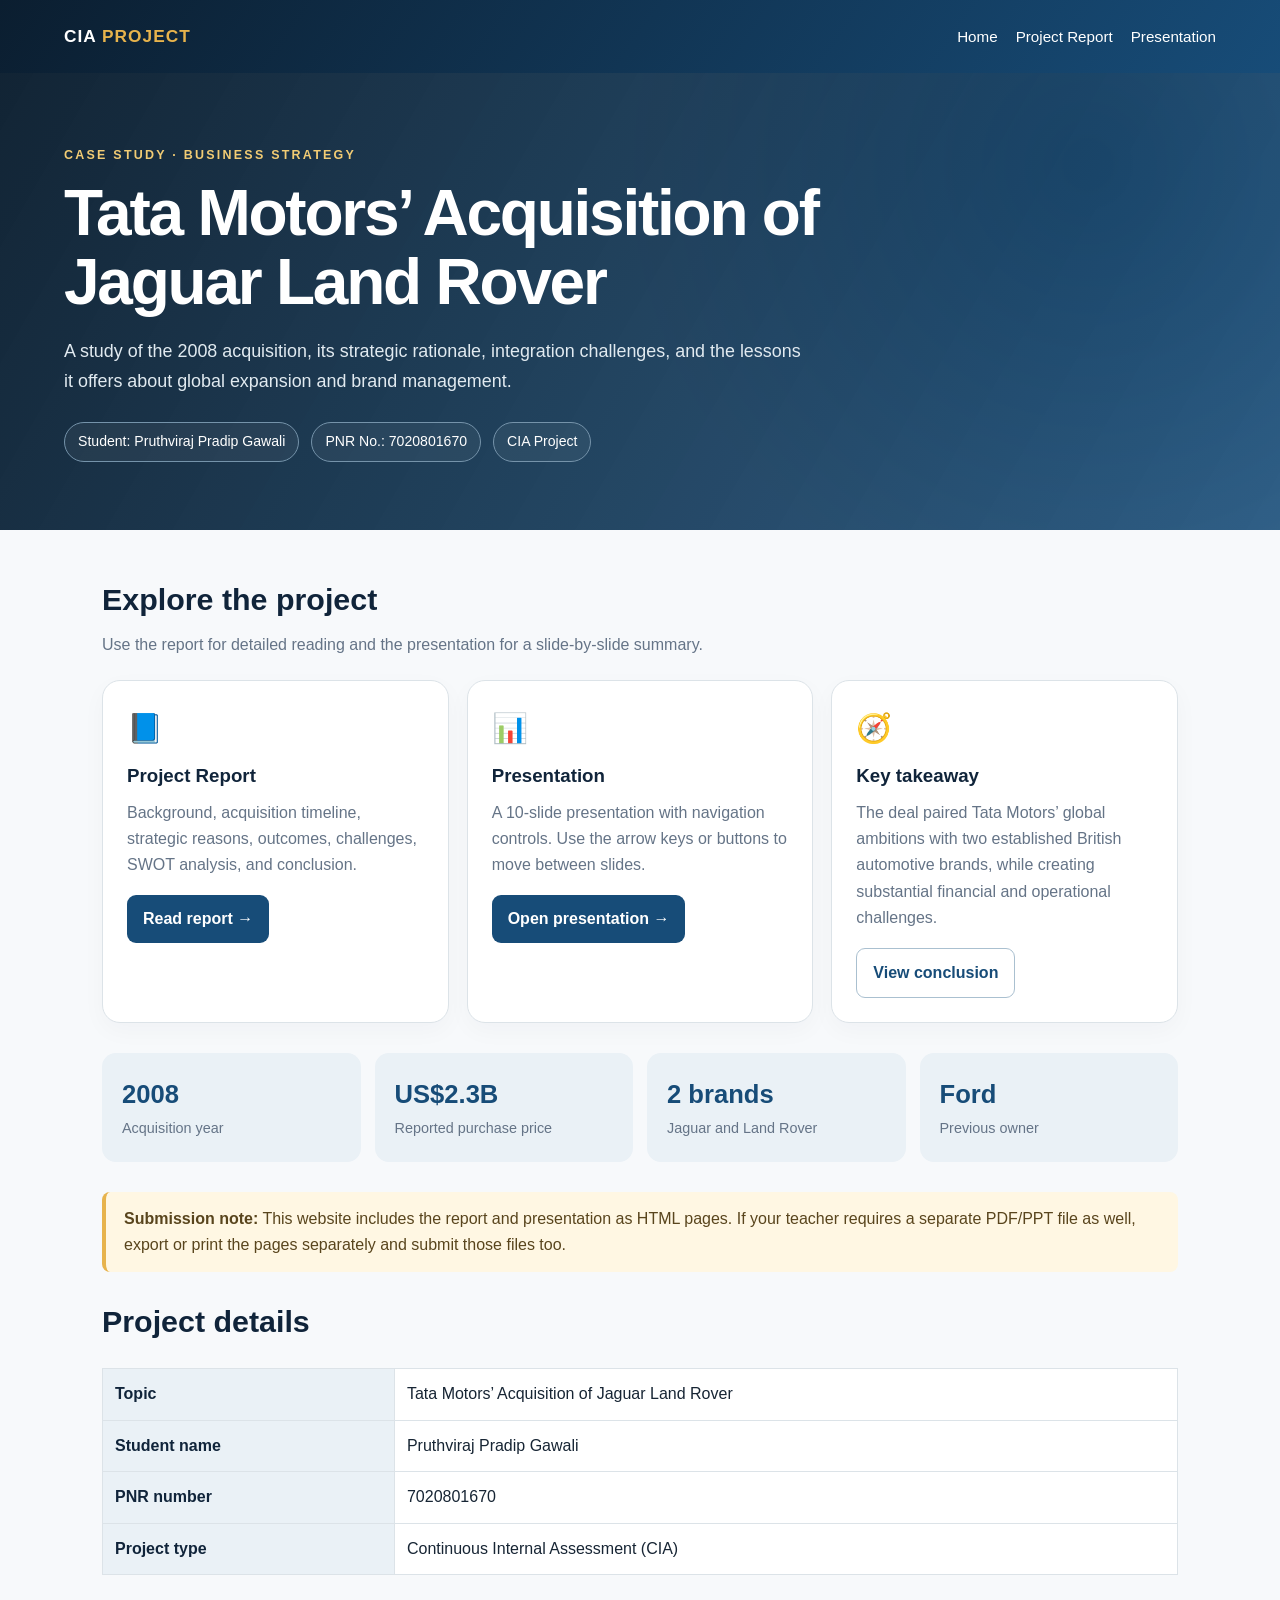
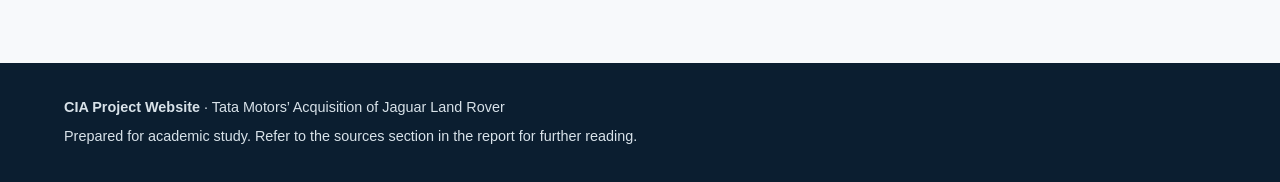
==== index.html @ 2c96a88f "Add files via upload" ====
<!doctype html>
<html lang="en"><head><meta charset="utf-8"><meta name="viewport" content="width=device-width,initial-scale=1"><title>Tata Motors' Acquisition of Jaguar Land Rover | CIA Project</title><link rel="stylesheet" href="style.css"></head>
<body>
<header><div class="brand">CIA <span>PROJECT</span></div><nav><a href="index.html">Home</a><a href="report.html">Project Report</a><a href="presentation.html">Presentation</a></nav></header>
<section class="hero"><div class="eyebrow">Case study · Business strategy</div><h1>Tata Motors’ Acquisition of Jaguar Land Rover</h1><p>A study of the 2008 acquisition, its strategic rationale, integration challenges, and the lessons it offers about global expansion and brand management.</p><div class="meta"><span class="pill">Student: Pruthviraj Pradip Gawali</span><span class="pill">PNR No.: 7020801670</span><span class="pill">CIA Project</span></div></section>
<main>
<div class="section-head"><h2>Explore the project</h2><p>Use the report for detailed reading and the presentation for a slide-by-slide summary.</p></div>
<div class="cards">
<article class="card"><div class="icon">📘</div><h3>Project Report</h3><p>Background, acquisition timeline, strategic reasons, outcomes, challenges, SWOT analysis, and conclusion.</p><a class="button" href="report.html">Read report →</a></article>
<article class="card"><div class="icon">📊</div><h3>Presentation</h3><p>A 10-slide presentation with navigation controls. Use the arrow keys or buttons to move between slides.</p><a class="button" href="presentation.html">Open presentation →</a></article>
<article class="card"><div class="icon">🧭</div><h3>Key takeaway</h3><p>The deal paired Tata Motors’ global ambitions with two established British automotive brands, while creating substantial financial and operational challenges.</p><a class="button secondary" href="report.html#conclusion">View conclusion</a></article>
</div>
<div class="stats"><div class="stat"><strong>2008</strong><span>Acquisition year</span></div><div class="stat"><strong>US$2.3B</strong><span>Reported purchase price</span></div><div class="stat"><strong>2 brands</strong><span>Jaguar and Land Rover</span></div><div class="stat"><strong>Ford</strong><span>Previous owner</span></div></div>
<div class="notice"><strong>Submission note:</strong> This website includes the report and presentation as HTML pages. If your teacher requires a separate PDF/PPT file as well, export or print the pages separately and submit those files too.</div>
<div class="section-head"><h2>Project details</h2></div>
<table><tr><th>Topic</th><td>Tata Motors’ Acquisition of Jaguar Land Rover</td></tr><tr><th>Student name</th><td>Pruthviraj Pradip Gawali</td></tr><tr><th>PNR number</th><td>7020801670</td></tr><tr><th>Project type</th><td>Continuous Internal Assessment (CIA)</td></tr></table>
</main><footer><p><strong>CIA Project Website</strong> · Tata Motors’ Acquisition of Jaguar Land Rover</p><p>Prepared for academic study. Refer to the sources section in the report for further reading.</p></footer>
</body></html>
---- style.css ----
:root{--navy:#10243a;--blue:#174c78;--gold:#e7b34c;--cream:#f5f3ee;--ink:#172534;--muted:#657487;--white:#fff;--line:#dce3e8}
*{box-sizing:border-box}html{scroll-behavior:smooth}body{margin:0;font-family:Inter,Segoe UI,Arial,sans-serif;color:var(--ink);background:#f7f9fb;line-height:1.65}
a{color:#165a8d}a:focus,button:focus{outline:3px solid #f0c45e;outline-offset:3px}
header{background:linear-gradient(125deg,#0b1e30,#174c78);color:#fff;padding:22px max(5vw,20px);display:flex;align-items:center;justify-content:space-between;gap:20px;flex-wrap:wrap}
.brand{font-weight:800;letter-spacing:.06em;font-size:1.08rem}.brand span{color:var(--gold)}
nav{display:flex;gap:18px;flex-wrap:wrap}nav a{color:#fff;text-decoration:none;font-size:.95rem}nav a:hover{text-decoration:underline;color:#f4d58e}
.hero{padding:72px max(5vw,20px) 68px;background:linear-gradient(120deg,rgba(10,29,46,.97),rgba(23,76,120,.88)),radial-gradient(circle at 85% 20%,#4d7898,transparent 40%);color:white}
.eyebrow{text-transform:uppercase;letter-spacing:.18em;font-size:.78rem;color:#f2cc74;font-weight:800}
.hero h1{font-size:clamp(2.25rem,5vw,4.4rem);line-height:1.08;max-width:900px;margin:14px 0 20px;letter-spacing:-.035em}
.hero p{max-width:750px;font-size:1.12rem;color:#e1eaf0}
.meta{display:flex;gap:12px;flex-wrap:wrap;margin-top:26px}.pill{border:1px solid #7593aa;border-radius:999px;padding:7px 13px;font-size:.88rem;background:#ffffff0d}
main{max-width:1120px;margin:0 auto;padding:44px 22px 70px}
.section-head{margin-bottom:22px}.section-head h2{margin:0 0 8px;font-size:1.9rem;color:var(--navy)}.section-head p{margin:0;color:var(--muted)}
.cards{display:grid;grid-template-columns:repeat(auto-fit,minmax(230px,1fr));gap:18px}
.card{background:white;border:1px solid var(--line);border-radius:18px;padding:24px;box-shadow:0 8px 24px #132a3b08}
.card h3{margin:8px 0;color:var(--navy)}.card p{color:var(--muted);margin:8px 0 16px}.card .icon{font-size:1.8rem}
.button{display:inline-block;background:var(--blue);color:white;text-decoration:none;border-radius:9px;padding:11px 16px;font-weight:700}.button:hover{background:#0d3555}.button.secondary{background:white;color:var(--blue);border:1px solid #aac0d0}
.stats{display:grid;grid-template-columns:repeat(auto-fit,minmax(160px,1fr));gap:14px;margin:30px 0}.stat{padding:20px;border-radius:14px;background:#eaf1f6}.stat strong{display:block;color:var(--blue);font-size:1.6rem}.stat span{font-size:.9rem;color:var(--muted)}
.notice{background:#fff7e3;border-left:4px solid var(--gold);padding:14px 18px;border-radius:8px;margin:24px 0;color:#59451d}
footer{background:#0b1e30;color:#d8e2e9;padding:28px max(5vw,20px);font-size:.9rem}footer p{margin:5px 0}
.content{max-width:900px;margin:auto;padding:38px 22px 70px}.content h1{font-size:2.6rem;line-height:1.15;color:var(--navy)}.content h2{margin-top:36px;color:var(--blue);border-bottom:1px solid var(--line);padding-bottom:8px}.content h3{color:var(--navy)}.content p,.content li{font-size:1.02rem}.content li{margin:7px 0}.breadcrumb{font-size:.9rem;color:var(--muted);margin-bottom:18px}.breadcrumb a{color:var(--blue)}
table{width:100%;border-collapse:collapse;margin:18px 0;background:#fff}th,td{border:1px solid var(--line);padding:12px;text-align:left;vertical-align:top}th{background:#eaf1f6;color:var(--navy)}
.callout{background:#edf4f8;padding:18px 20px;border-radius:12px;margin:20px 0}
.slide-shell{min-height:calc(100vh - 78px);display:flex;align-items:center;justify-content:center;padding:24px;background:radial-gradient(circle at top right,#dbe9f2,transparent 40%),#f5f7f9}
.slide{display:none;background:white;width:min(100%,1000px);min-height:500px;border-radius:22px;box-shadow:0 18px 50px #10243a18;padding:clamp(26px,5vw,62px);position:relative}.slide.active{display:flex;flex-direction:column;justify-content:center}.slide h1{font-size:clamp(2.2rem,5vw,4rem);line-height:1.08;color:var(--navy);margin:10px 0 20px}.slide h2{font-size:clamp(1.7rem,3vw,2.5rem);color:var(--blue);margin:0 0 20px}.slide p,.slide li{font-size:clamp(1rem,1.5vw,1.25rem)}.slide .number{position:absolute;right:28px;bottom:20px;color:var(--muted);font-size:.9rem}.slide .big{font-size:clamp(2rem,4vw,3.2rem);font-weight:800;color:var(--blue)}.slide-controls{display:flex;justify-content:center;align-items:center;gap:16px;padding:20px}.slide-controls button{border:0;background:var(--blue);color:white;border-radius:9px;padding:11px 18px;font-size:1rem;cursor:pointer}.slide-controls button:disabled{opacity:.4;cursor:not-allowed}.slide-controls span{color:var(--muted);min-width:80px;text-align:center}
@media(max-width:600px){header{align-items:flex-start}.hero{padding-top:48px}.content h1{font-size:2.1rem}.slide{min-height:570px}}
@media print{header,footer,.slide-controls{display:none!important}.slide-shell{display:block;background:white;padding:0}.slide{display:flex!important;page-break-after:always;box-shadow:none;border:1px solid #ddd;width:100%;min-height:95vh}}
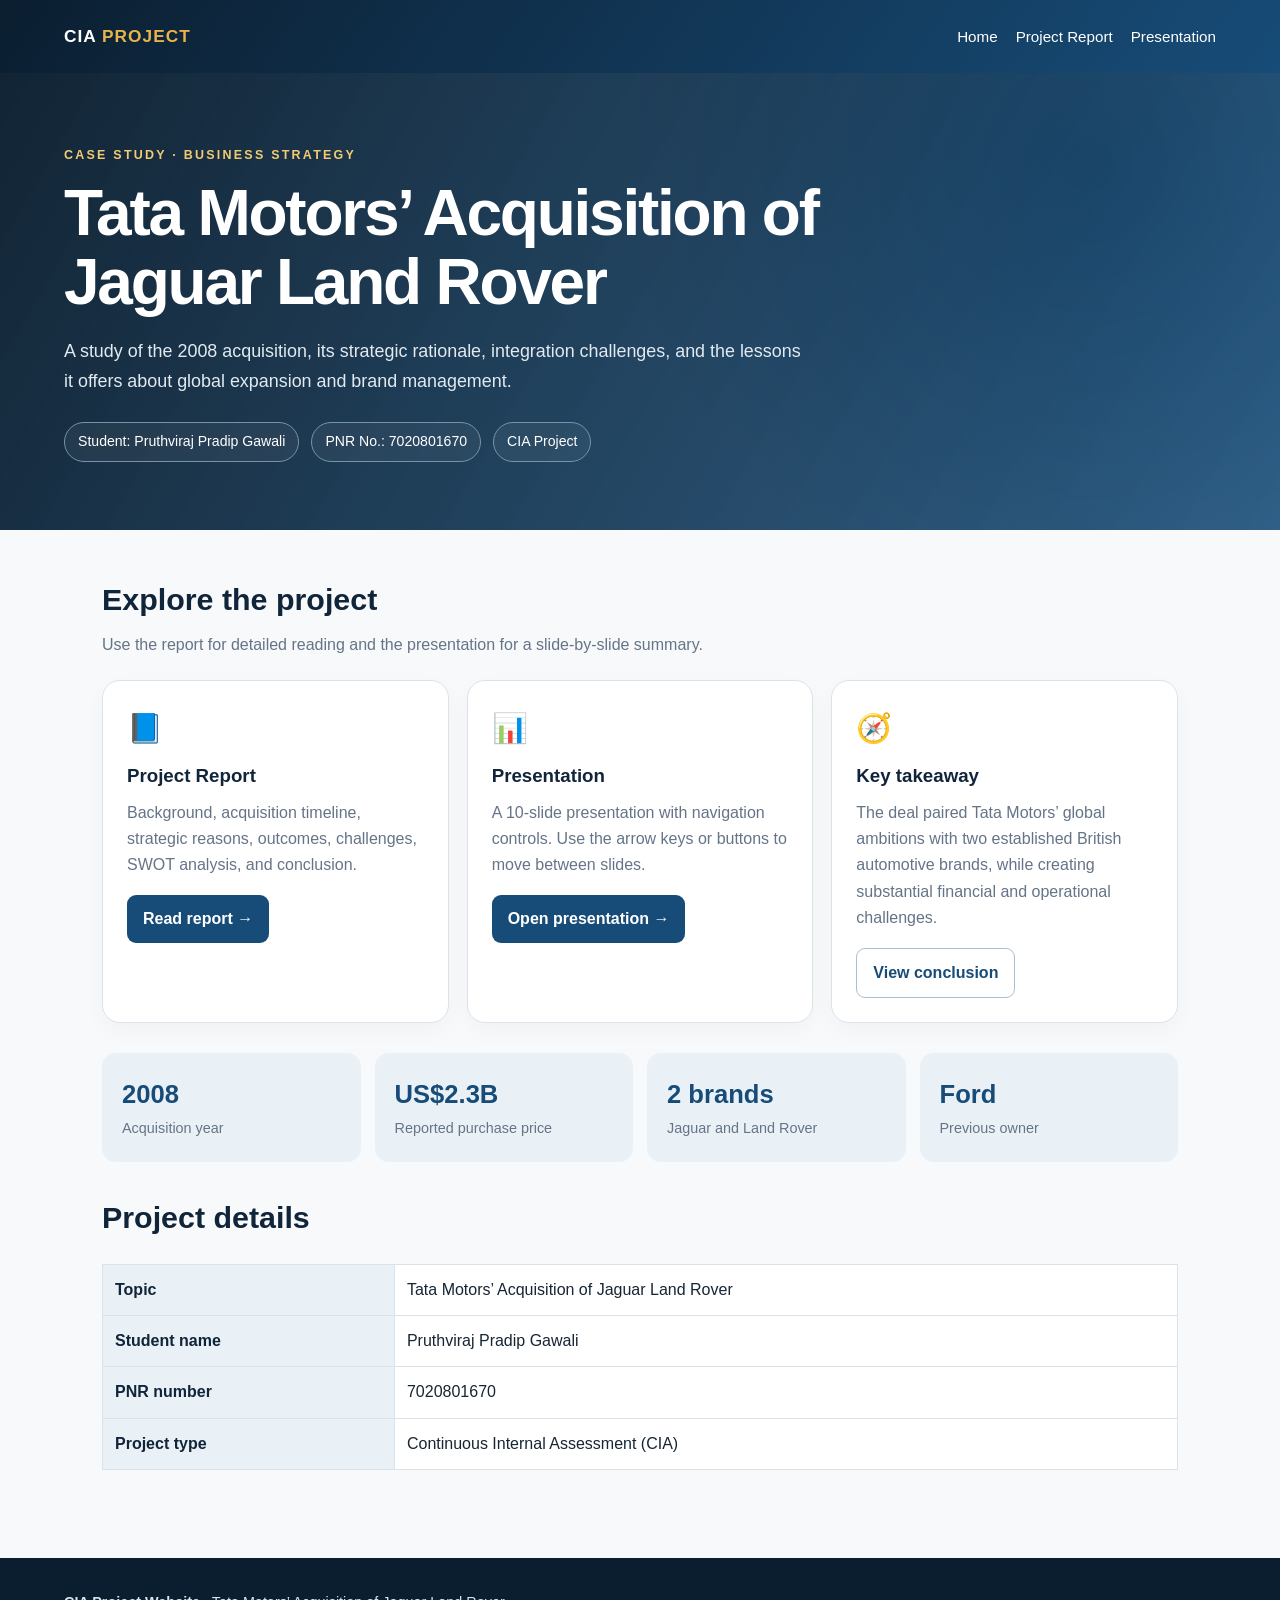
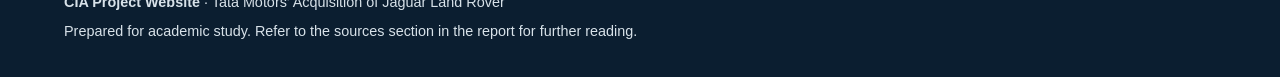
==== commit f17d9d64: "Update index.html" ====
--- a/index.html
+++ b/index.html
@@ -11,8 +11,7 @@
 <article class="card"><div class="icon">🧭</div><h3>Key takeaway</h3><p>The deal paired Tata Motors’ global ambitions with two established British automotive brands, while creating substantial financial and operational challenges.</p><a class="button secondary" href="report.html#conclusion">View conclusion</a></article>
 </div>
 <div class="stats"><div class="stat"><strong>2008</strong><span>Acquisition year</span></div><div class="stat"><strong>US$2.3B</strong><span>Reported purchase price</span></div><div class="stat"><strong>2 brands</strong><span>Jaguar and Land Rover</span></div><div class="stat"><strong>Ford</strong><span>Previous owner</span></div></div>
-<div class="notice"><strong>Submission note:</strong> This website includes the report and presentation as HTML pages. If your teacher requires a separate PDF/PPT file as well, export or print the pages separately and submit those files too.</div>
 <div class="section-head"><h2>Project details</h2></div>
 <table><tr><th>Topic</th><td>Tata Motors’ Acquisition of Jaguar Land Rover</td></tr><tr><th>Student name</th><td>Pruthviraj Pradip Gawali</td></tr><tr><th>PNR number</th><td>7020801670</td></tr><tr><th>Project type</th><td>Continuous Internal Assessment (CIA)</td></tr></table>
 </main><footer><p><strong>CIA Project Website</strong> · Tata Motors’ Acquisition of Jaguar Land Rover</p><p>Prepared for academic study. Refer to the sources section in the report for further reading.</p></footer>
-</body></html>+</body></html>
